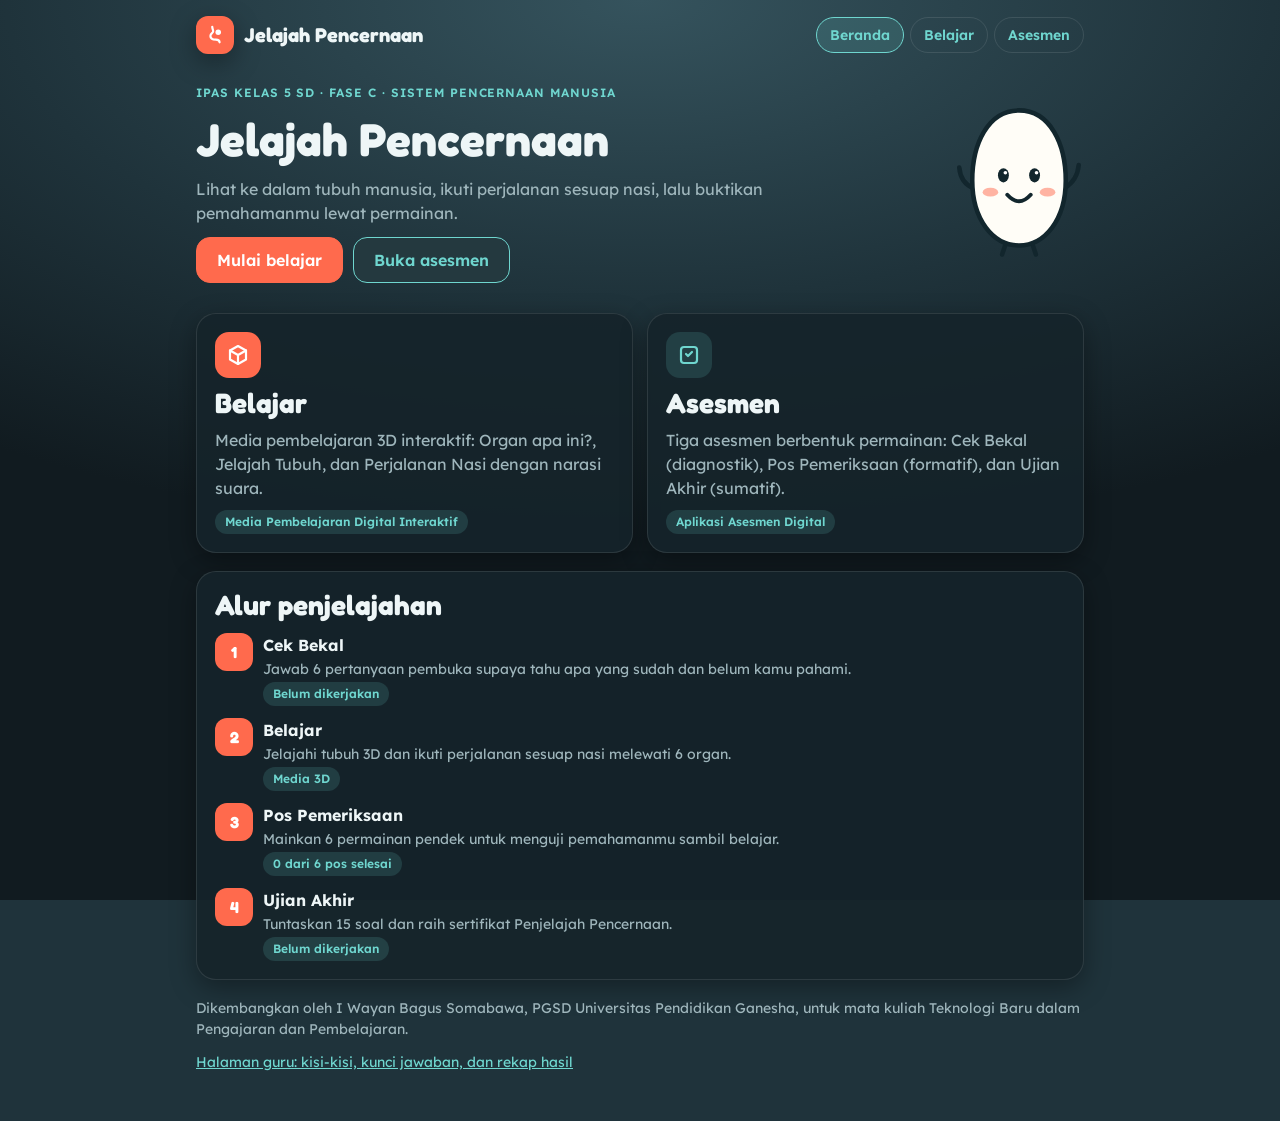
==== index.html @ dd768f48 "Satu situs: beranda, media belajar terpisah per file, dan asesmen berbasis permainan" ====
<!doctype html>
<html lang="id">
<head>
<meta charset="utf-8">
<meta name="viewport" content="width=device-width, initial-scale=1, viewport-fit=cover">
<title>Jelajah Pencernaan · IPAS Kelas 5 SD</title>
<meta name="description" content="Media pembelajaran 3D dan asesmen digital sistem pencernaan manusia untuk IPAS kelas 5 SD.">
<meta name="theme-color" content="#1f333b">
<link rel="preconnect" href="https://fonts.gstatic.com" crossorigin>
<link rel="stylesheet" href="https://fonts.googleapis.com/css2?family=Fredoka:wght@600;700&family=Lexend:wght@400;600&display=swap">
<link rel="stylesheet" href="assets/tema.css">
</head>
<body>
<div id="app"></div>
<script src="assets/inti.js"></script>
<script src="beranda.js"></script>
</body>
</html>
---- assets/tema.css ----
/* Tema bersama untuk beranda dan halaman asesmen (selaras dengan media 3D di /belajar/) */
:root {
  --ink: #eef6f7; --muted: #9fb6bc; --accent: #ff6a4d; --accent-ink: #fff;
  --teal: #6fd6cf; --teal-soft: rgba(111, 214, 207, 0.15); --sun: #ffc857;
  --bg: #1f333b; --panel: rgba(22, 36, 43, 0.9); --panel-2: #24393f; --edge: rgba(255, 255, 255, 0.1);
  --dark: #12262d; --focus: #7fc8ff; --good: #2fbf6f; --bad: #ef5157;
  --shadow: 0 8px 26px rgba(0, 0, 0, 0.35);
  --font-display: "Fredoka", "Trebuchet MS", system-ui, sans-serif;
  --font-body: "Lexend", "Segoe UI", system-ui, sans-serif;
  color-scheme: dark;
}
* { box-sizing: border-box; }
[hidden] { display: none !important; }
html { -webkit-text-size-adjust: 100%; }
body { margin: 0; min-height: 100vh; min-height: 100dvh; color: var(--ink); font-family: var(--font-body); font-size: 16px; line-height: 1.5;
  background: radial-gradient(ellipse 90% 60% at 50% 0%, #35535d 0%, #1f333b 55%, #111b20 100%) fixed #1f333b; }
h1, h2, h3 { font-family: var(--font-display); font-weight: 700; line-height: 1.1; margin: 0; text-wrap: balance; }
h1 { font-size: clamp(30px, 6vw, 46px); } h2 { font-size: clamp(22px, 4vw, 28px); } h3 { font-size: 18px; }
p { margin: 0; } a { color: var(--teal); }
button, input, select { font: inherit; color: inherit; }
button { cursor: pointer; touch-action: manipulation; }
:focus-visible { outline: 3px solid var(--focus); outline-offset: 2px; }
.wrap { width: min(920px, 100%); margin: 0 auto; padding: 16px max(16px, env(safe-area-inset-right, 0px)) 48px max(16px, env(safe-area-inset-left, 0px)); display: flex; flex-direction: column; gap: 18px; }
.bar { display: flex; align-items: center; justify-content: space-between; gap: 10px; flex-wrap: wrap; }
.brand { display: flex; align-items: center; gap: 10px; text-decoration: none; color: var(--ink); font-family: var(--font-display); font-weight: 700; font-size: 20px; }
.logo { width: 38px; height: 38px; border-radius: 12px; background: var(--accent); display: grid; place-items: center; flex: none; box-shadow: var(--shadow); }
.nav { display: flex; gap: 6px; flex-wrap: wrap; }
.nav a, .pill { display: inline-flex; align-items: center; gap: 6px; min-height: 36px; padding: 0 13px; border-radius: 999px; border: 1.5px solid var(--edge); color: var(--teal); font-weight: 600; font-size: 14px; text-decoration: none; background: transparent; }
.nav a:hover, .nav a[aria-current="page"] { background: var(--teal-soft); border-color: var(--teal); }
.kicker { font-size: 12px; font-weight: 600; letter-spacing: 0.08em; text-transform: uppercase; color: var(--teal); }
.lead { color: var(--muted); max-width: 62ch; }
.muted { color: var(--muted); } .small { font-size: 14px; }
.panel { background: var(--panel); border: 1px solid var(--edge); border-radius: 20px; padding: 18px; box-shadow: var(--shadow); }
.stack { display: flex; flex-direction: column; gap: 12px; } .row { display: flex; flex-wrap: wrap; gap: 10px; align-items: center; }
.grid2 { display: grid; gap: 14px; grid-template-columns: repeat(auto-fit, minmax(min(260px, 100%), 1fr)); }
.btn { display: inline-flex; align-items: center; justify-content: center; gap: 8px; min-height: 46px; padding: 0 20px; border-radius: 14px; border: 1.5px solid var(--edge); background: var(--panel-2); color: var(--ink); font-weight: 600; text-decoration: none; transition: transform .08s ease; }
.btn:active { transform: translateY(2px); }
.btn.primary { background: var(--accent); border-color: var(--accent); color: var(--accent-ink); }
.btn.teal { border-color: var(--teal); color: var(--teal); }
.btn.small { min-height: 38px; padding: 0 14px; font-size: 14px; }
.btn:disabled { opacity: .45; cursor: not-allowed; }
.badge { display: inline-flex; align-items: center; gap: 6px; padding: 3px 10px; border-radius: 999px; font-size: 12px; font-weight: 600; background: var(--teal-soft); color: var(--teal); }
.badge.sun { background: rgba(255, 200, 87, 0.16); color: var(--sun); } .badge.bad { background: rgba(239, 81, 87, 0.16); color: #ff8a8e; } .badge.good { background: rgba(47, 191, 111, 0.16); color: #6fe0a2; }
.tile { display: flex; flex-direction: column; gap: 10px; text-decoration: none; color: var(--ink); background: var(--panel); border: 1.5px solid var(--edge); border-radius: 20px; padding: 18px; box-shadow: var(--shadow); transition: border-color .15s ease, transform .15s ease; }
a.tile:hover, a.tile:focus-visible { border-color: var(--teal); transform: translateY(-2px); }
.tile .ico { width: 46px; height: 46px; border-radius: 14px; display: grid; place-items: center; background: var(--teal-soft); color: var(--teal); }
.tile.hot .ico { background: var(--accent); color: #fff; }
.meter { height: 10px; border-radius: 999px; background: rgba(255, 255, 255, 0.08); overflow: hidden; }
.meter > i { display: block; height: 100%; background: var(--teal); border-radius: 999px; transition: width .35s ease; }
.stars { display: inline-flex; gap: 2px; color: var(--sun); } .stars .off { color: rgba(255, 255, 255, 0.18); }
input[type="text"], input[type="password"] { min-height: 46px; padding: 0 14px; border-radius: 14px; border: 1.5px solid var(--edge); background: rgba(0, 0, 0, 0.25); color: var(--ink); width: 100%; max-width: 320px; }
/* ---------- permainan ---------- */
.stage { min-height: 100vh; min-height: 100dvh; display: flex; flex-direction: column; }
.stage .wrap { flex: 1; width: min(720px, 100%); }
.hud { display: flex; align-items: center; justify-content: space-between; gap: 10px; flex-wrap: wrap; font-weight: 600; font-variant-numeric: tabular-nums; }
.opt { display: flex; align-items: center; gap: 12px; width: 100%; text-align: left; padding: 13px 15px; border-radius: 14px; border: 1.5px solid var(--edge); background: var(--panel-2); font-weight: 600; }
.opt:hover:not(:disabled) { border-color: var(--teal); }
.opt .key { flex: none; display: grid; place-items: center; width: 30px; height: 30px; border-radius: 50%; border: 1.5px solid currentColor; font-size: 13px; }
.opt.pick { border-color: var(--teal); background: var(--teal-soft); color: var(--teal); }
.opt.right { border-color: var(--good); background: rgba(47, 191, 111, 0.18); color: #8ff0bb; }
.opt.wrong { border-color: var(--bad); background: rgba(239, 81, 87, 0.16); color: #ff9da0; }
.opt:disabled { cursor: default; }
.fb { border-radius: 16px; padding: 14px 16px; border: 1.5px solid var(--edge); background: var(--panel-2); }
.fb.good { border-color: var(--good); background: rgba(47, 191, 111, 0.14); } .fb.bad { border-color: var(--bad); background: rgba(239, 81, 87, 0.12); }
.chips { display: flex; flex-wrap: wrap; gap: 8px; }
.chip { min-height: 42px; padding: 0 14px; border-radius: 999px; border: 1.5px solid var(--edge); background: var(--panel-2); font-weight: 600; }
.chip:hover:not(:disabled) { border-color: var(--teal); } .chip:disabled { opacity: .3; }
.chip.wrong { border-color: var(--bad); color: #ff9da0; } .chip.pick { border-color: var(--teal); background: var(--teal-soft); color: var(--teal); } .chip.right { border-color: var(--good); background: rgba(47, 191, 111, 0.18); color: #8ff0bb; opacity: 1; }
.card-big { background: var(--panel-2); border: 1.5px solid var(--edge); border-radius: 22px; padding: 26px 20px; text-align: center; font-size: 20px; font-weight: 600; min-height: 150px; display: grid; place-items: center; box-shadow: var(--shadow); touch-action: none; user-select: none; -webkit-user-select: none; cursor: grab; transition: transform .25s ease, background .15s ease, border-color .15s ease; }
.card-big.drag { transition: none; cursor: grabbing; }
.card-big.l { border-color: var(--teal); background: rgba(111, 214, 207, 0.2); } .card-big.r { border-color: var(--sun); background: rgba(255, 200, 87, 0.2); }
.slot { display: flex; align-items: center; gap: 10px; min-height: 44px; padding: 6px 12px; border-radius: 12px; border: 1.5px dashed var(--edge); color: var(--muted); font-weight: 600; }
.slot.fill { border-style: solid; border-color: var(--teal); color: var(--ink); background: var(--teal-soft); } .slot.next { border-color: var(--accent); }
.slot .n { flex: none; width: 28px; height: 28px; border-radius: 50%; display: grid; place-items: center; background: rgba(255, 255, 255, 0.08); font-family: var(--font-display); }
.peta { width: 100%; max-width: 300px; height: auto; display: block; margin: 0 auto; }
.peta .org { cursor: pointer; transition: opacity .2s ease; } .peta .org:hover .ol, .peta .org:focus-visible .ol { stroke: #fff; }
.peta .org.right .ol { stroke: var(--good); stroke-width: 5; } .peta .org.wrong .ol { stroke: var(--bad); stroke-width: 5; }
.peta.dim .org:not(.lit) { opacity: .35; }
table { border-collapse: collapse; width: 100%; font-size: 14px; }
th, td { border: 1px solid var(--edge); padding: 7px 9px; text-align: left; vertical-align: top; }
th { background: rgba(255, 255, 255, 0.06); font-weight: 600; }
.scroll { overflow-x: auto; }
@keyframes pop { 0% { transform: scale(.6); opacity: 0; } 60% { transform: scale(1.06); opacity: 1; } 100% { transform: scale(1); } }
.pop { animation: pop .35s cubic-bezier(.2, .9, .3, 1.2) both; }
@keyframes shake { 0%, 100% { transform: translateX(0); } 25% { transform: translateX(-7px); } 50% { transform: translateX(6px); } 75% { transform: translateX(-3px); } }
.shake { animation: shake .35s ease; }
@keyframes bob { 0%, 100% { transform: translateY(0); } 50% { transform: translateY(-6px); } }
.bob { animation: bob 2.4s ease-in-out infinite; }
@media (prefers-reduced-motion: reduce) { *, *::before, *::after { animation-duration: .01ms !important; transition-duration: .01ms !important; } }
@media print { body { background: #fff; color: #000; } .panel, .tile { box-shadow: none; background: #fff; border-color: #999; } .noprint { display: none !important; } th { background: #eee; } th, td { border-color: #999; } .badge { color: #000; background: #eee; } .muted, .lead, .kicker { color: #333; } a { color: #000; } }
.tile .badge { align-self: flex-start; }
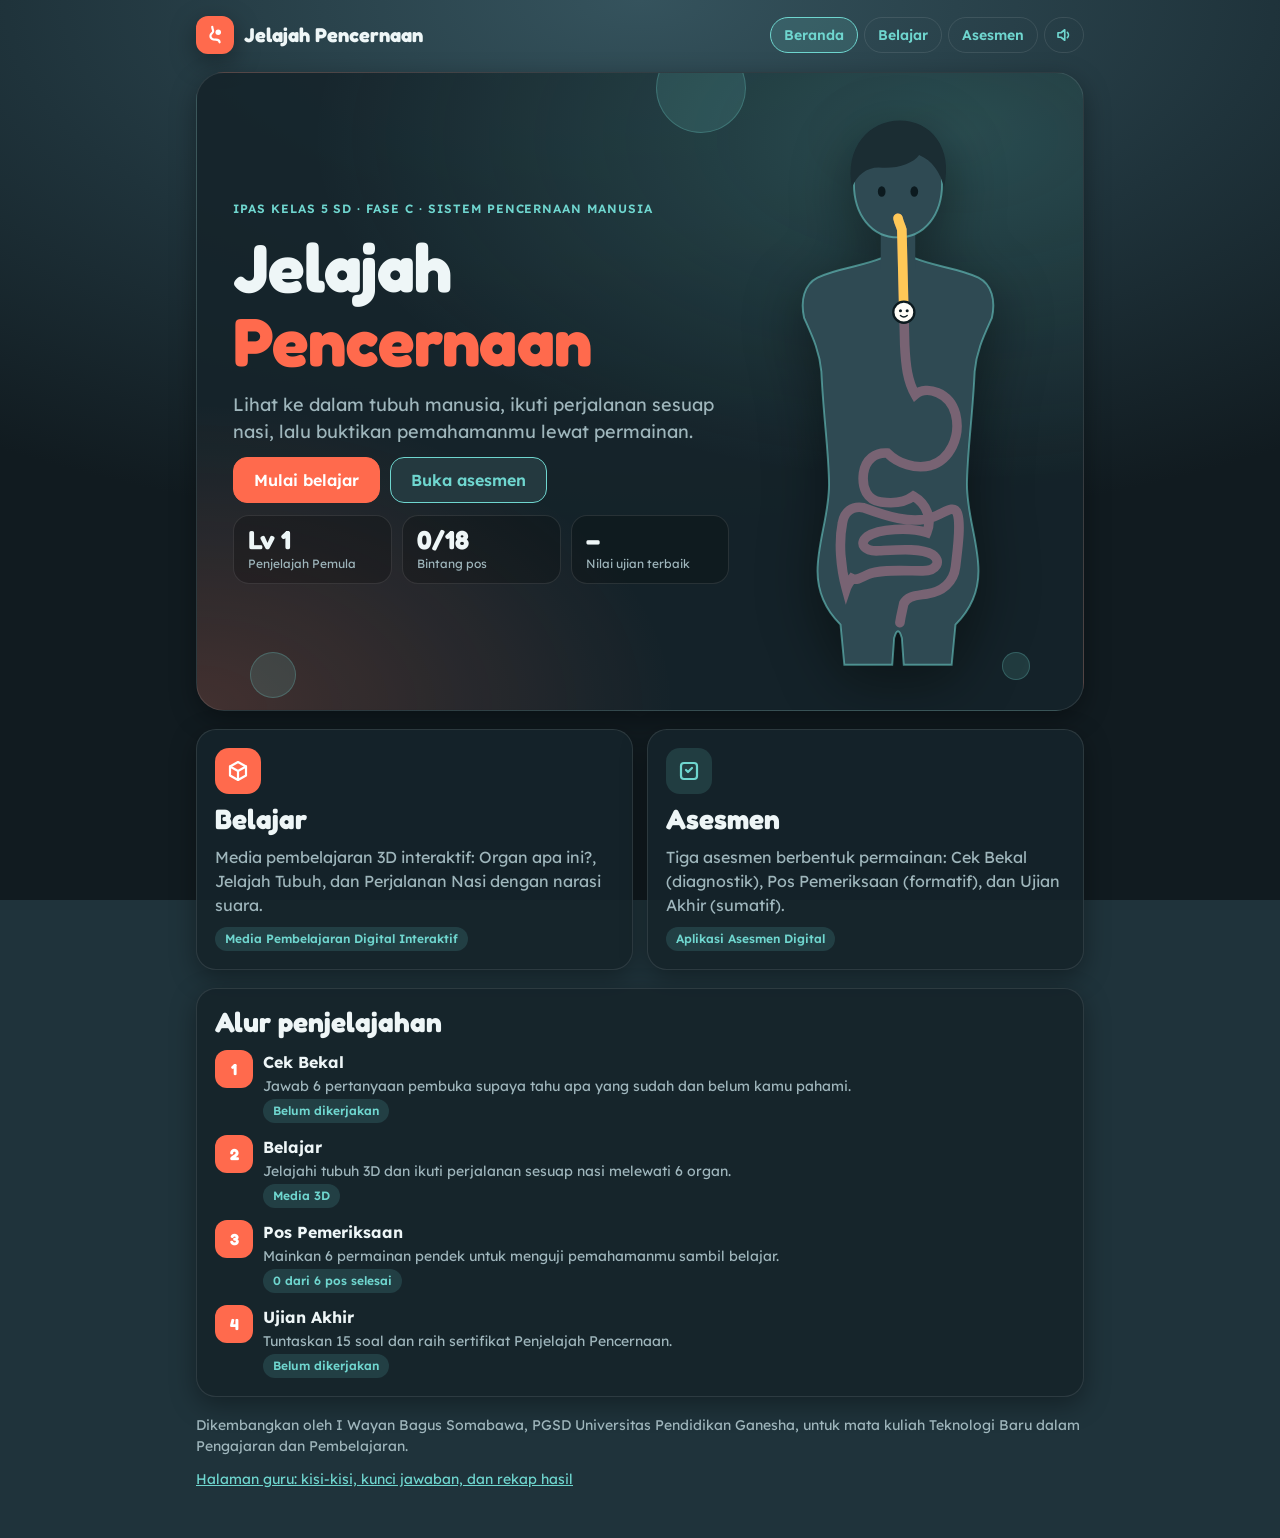
==== commit 5af7e784: "Peta petualangan, tingkat dan lencana, perayaan, dan beranda beranimasi" ====
--- a/index.html
+++ b/index.html
@@ -13,6 +13,7 @@
 <body>
 <div id="app"></div>
 <script src="assets/inti.js"></script>
+<script src="assets/peta.js"></script>
 <script src="beranda.js"></script>
 </body>
 </html>
--- a/assets/tema.css
+++ b/assets/tema.css
@@ -89,3 +89,54 @@
 @media (prefers-reduced-motion: reduce) { *, *::before, *::after { animation-duration: .01ms !important; transition-duration: .01ms !important; } }
 @media print { body { background: #fff; color: #000; } .panel, .tile { box-shadow: none; background: #fff; border-color: #999; } .noprint { display: none !important; } th { background: #eee; } th, td { border-color: #999; } .badge { color: #000; background: #eee; } .muted, .lead, .kicker { color: #333; } a { color: #000; } }
 .tile .badge { align-self: flex-start; }
+/* ---------- polesan: animasi masuk, perayaan, peta petualangan ---------- */
+@keyframes naik { from { opacity: 0; transform: translateY(14px); } to { opacity: 1; transform: none; } }
+.wrap > * { animation: naik .45s cubic-bezier(.2, .8, .3, 1) both; }
+.wrap > *:nth-child(2) { animation-delay: .05s; } .wrap > *:nth-child(3) { animation-delay: .1s; } .wrap > *:nth-child(4) { animation-delay: .15s; } .wrap > *:nth-child(5) { animation-delay: .2s; } .wrap > *:nth-child(n+6) { animation-delay: .25s; }
+.konfeti { position: fixed; inset: 0; width: 100%; height: 100%; pointer-events: none; z-index: 99; }
+.nav .pill { padding: 0 10px; cursor: pointer; }
+.stars.besar svg { width: 44px; height: 44px; }
+@keyframes bintangMuncul { 0% { transform: scale(0) rotate(-40deg); opacity: 0; } 70% { transform: scale(1.35) rotate(8deg); opacity: 1; } 100% { transform: scale(1); opacity: 1; } }
+.stars .muncul { display: inline-block; animation: bintangMuncul .5s cubic-bezier(.2, .9, .3, 1.3) both; filter: drop-shadow(0 0 10px rgba(255, 200, 87, 0.55)); }
+.medali { display: inline-flex; flex-direction: column; align-items: center; gap: 2px; width: 92px; text-align: center; font-weight: 600; line-height: 1.2; }
+.medali.kunci { color: var(--muted); }
+.medali:not(.kunci) svg { filter: drop-shadow(0 6px 10px rgba(0, 0, 0, 0.35)); }
+.hero { position: relative; overflow: hidden; border-radius: 28px; border: 1px solid var(--edge); padding: clamp(20px, 4vw, 36px); background: radial-gradient(120% 90% at 85% 10%, rgba(111, 214, 207, 0.22), transparent 60%), radial-gradient(90% 80% at 0% 100%, rgba(255, 106, 77, 0.2), transparent 60%), var(--panel); box-shadow: var(--shadow); display: grid; grid-template-columns: minmax(0, 1.25fr) minmax(0, 0.75fr); gap: 20px; align-items: center; }
+.hero h1 { font-size: clamp(38px, 8vw, 68px); letter-spacing: -0.01em; }
+.hero h1 span { color: var(--accent); }
+.hero .peta { max-width: 230px; filter: drop-shadow(0 16px 30px rgba(0, 0, 0, 0.45)); }
+.hero .sosok { position: relative; }
+.hero .statbar { grid-template-columns: repeat(3, minmax(0, 1fr)); }
+@media (max-width: 640px) { .hero { grid-template-columns: 1fr; } .hero .sosok { order: -1; } .hero .peta { max-width: 104px; } .hero .stat { padding: 8px 10px; } .hero .stat b { font-size: 20px; } }
+.gelembung { position: absolute; border-radius: 50%; background: rgba(111, 214, 207, 0.14); border: 1px solid rgba(111, 214, 207, 0.25); animation: apung 9s ease-in-out infinite; pointer-events: none; }
+@keyframes apung { 0%, 100% { transform: translateY(0); } 50% { transform: translateY(-18px); } }
+.statbar { display: grid; grid-template-columns: repeat(auto-fit, minmax(130px, 1fr)); gap: 10px; }
+.stat { background: rgba(0, 0, 0, 0.22); border: 1px solid var(--edge); border-radius: 16px; padding: 10px 14px; display: flex; flex-direction: column; }
+.stat b { font-family: var(--font-display); font-size: 26px; line-height: 1.1; font-variant-numeric: tabular-nums; }
+.stat span { font-size: 12px; color: var(--muted); }
+.level { display: flex; align-items: center; gap: 14px; flex-wrap: wrap; }
+.level .lv { flex: none; width: 58px; height: 58px; border-radius: 18px; background: linear-gradient(135deg, var(--sun), var(--accent)); color: #1b1410; display: grid; place-items: center; font-family: var(--font-display); font-weight: 700; font-size: 28px; box-shadow: 0 6px 18px rgba(255, 140, 80, 0.35); }
+.level .meter { height: 12px; } .level .meter > i { background: linear-gradient(90deg, var(--sun), var(--accent)); }
+/* peta petualangan */
+.trail { list-style: none; margin: 0; padding: 0; display: flex; flex-direction: column; }
+.trail li { position: relative; display: flex; }
+.trail li:nth-child(odd) { justify-content: flex-start; } .trail li:nth-child(even) { justify-content: flex-end; }
+.trail li + li { margin-top: 18px; }
+.trail li + li::before { content: ""; position: absolute; top: -18px; left: 50%; width: 0; height: 18px; border-left: 3px dotted rgba(255, 255, 255, 0.25); }
+.node { position: relative; width: min(100%, 560px); display: grid; grid-template-columns: auto minmax(0, 1fr) auto; gap: 14px; align-items: center; text-decoration: none; color: var(--ink); background: var(--panel); border: 1.5px solid var(--edge); border-radius: 22px; padding: 14px 16px; box-shadow: var(--shadow); transition: transform .15s ease, border-color .15s ease; }
+.node:hover, .node:focus-visible { transform: translateY(-3px); border-color: var(--teal); }
+.node .bul { width: 56px; height: 56px; border-radius: 50%; display: grid; place-items: center; font-family: var(--font-display); font-weight: 700; font-size: 22px; background: var(--panel-2); border: 2px solid var(--edge); color: var(--muted); }
+.node.done .bul { background: var(--sun); border-color: var(--sun); color: #1b1410; }
+.node.next { border-color: var(--accent); }
+.node.next .bul { background: var(--accent); border-color: var(--accent); color: #fff; animation: denyut 1.8s ease-in-out infinite; }
+@keyframes denyut { 0%, 100% { box-shadow: 0 0 0 0 rgba(255, 106, 77, 0.55); } 50% { box-shadow: 0 0 0 12px rgba(255, 106, 77, 0); } }
+.node .go { color: var(--teal); font-weight: 600; font-size: 14px; white-space: nowrap; }
+.node.bos { background: linear-gradient(135deg, rgba(255, 200, 87, 0.16), rgba(255, 106, 77, 0.14)), var(--panel); }
+@media (max-width: 520px) { .node { grid-template-columns: auto minmax(0, 1fr); } .node .go { grid-column: 2; } }
+.kombo { display: inline-flex; align-items: center; gap: 6px; padding: 3px 12px; border-radius: 999px; font-weight: 700; font-family: var(--font-display); background: linear-gradient(90deg, var(--sun), var(--accent)); color: #1b1410; }
+.sertifikat { position: relative; background: linear-gradient(160deg, #fff8e8, #ffe9c4); color: #2a1d10; border-radius: 22px; padding: clamp(20px, 5vw, 40px); text-align: center; border: 3px solid #c98a2b; outline: 2px solid #c98a2b; outline-offset: -12px; box-shadow: var(--shadow); display: flex; flex-direction: column; align-items: center; gap: 8px; }
+.sertifikat h2 { color: #b3471f; font-size: clamp(30px, 7vw, 48px); overflow-wrap: anywhere; }
+.sertifikat .kicker { color: #8a5a12; } .sertifikat .muted { color: #6d5536; }
+.ucap { position: relative; background: #fffdf7; color: #12262d; border-radius: 16px; padding: 8px 14px; font-weight: 600; font-size: 14px; max-width: 240px; }
+.ucap::after { content: ""; position: absolute; left: 22px; bottom: -8px; border: 8px solid transparent; border-top-color: #fffdf7; border-bottom: 0; }
+@media print { .konfeti, .gelembung { display: none; } .sertifikat { box-shadow: none; } body * { animation: none !important; } }
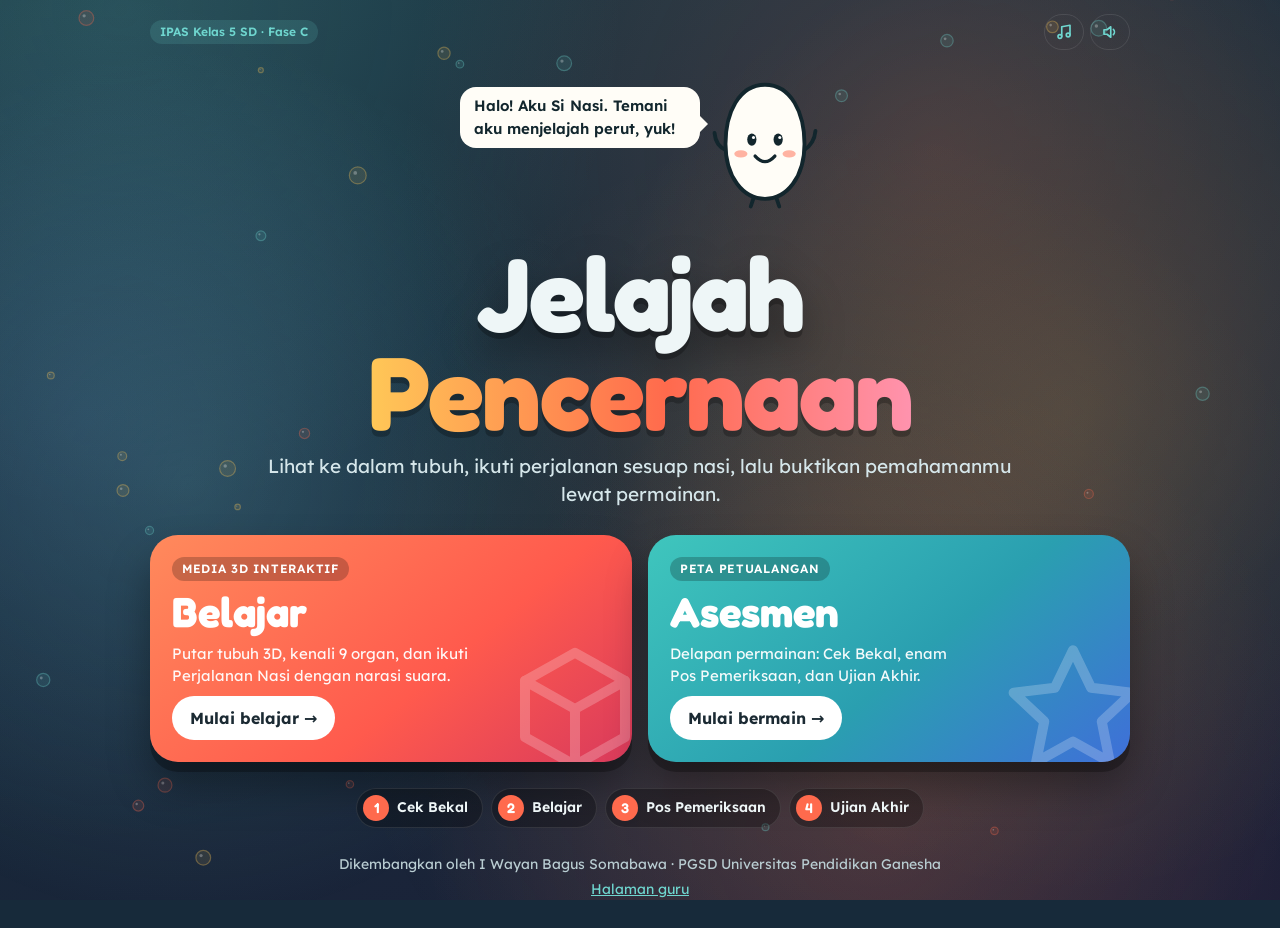
==== commit bcab67b7: "Beranda bergaya menu game, musik latar, dan latar bergerak" ====
--- a/index.html
+++ b/index.html
@@ -13,7 +13,6 @@
 <body>
 <div id="app"></div>
 <script src="assets/inti.js"></script>
-<script src="assets/peta.js"></script>
 <script src="beranda.js"></script>
 </body>
 </html>
--- a/assets/tema.css
+++ b/assets/tema.css
@@ -13,7 +13,7 @@
 [hidden] { display: none !important; }
 html { -webkit-text-size-adjust: 100%; }
 body { margin: 0; min-height: 100vh; min-height: 100dvh; color: var(--ink); font-family: var(--font-body); font-size: 16px; line-height: 1.5;
-  background: radial-gradient(ellipse 90% 60% at 50% 0%, #35535d 0%, #1f333b 55%, #111b20 100%) fixed #1f333b; }
+  background: linear-gradient(160deg, #1d3b47 0%, #172a3a 45%, #1c1f38 100%) fixed #172a3a; }
 h1, h2, h3 { font-family: var(--font-display); font-weight: 700; line-height: 1.1; margin: 0; text-wrap: balance; }
 h1 { font-size: clamp(30px, 6vw, 46px); } h2 { font-size: clamp(22px, 4vw, 28px); } h3 { font-size: 18px; }
 p { margin: 0; } a { color: var(--teal); }
@@ -140,3 +140,32 @@
 .ucap { position: relative; background: #fffdf7; color: #12262d; border-radius: 16px; padding: 8px 14px; font-weight: 600; font-size: 14px; max-width: 240px; }
 .ucap::after { content: ""; position: absolute; left: 22px; bottom: -8px; border: 8px solid transparent; border-top-color: #fffdf7; border-bottom: 0; }
 @media print { .konfeti, .gelembung { display: none; } .sertifikat { box-shadow: none; } body * { animation: none !important; } }
+/* ---------- latar bergerak dan layar menu beranda ---------- */
+.latar { position: fixed; inset: 0; width: 100%; height: 100%; z-index: -1; pointer-events: none; }
+.menu { min-height: 100vh; min-height: 100dvh; display: flex; flex-direction: column; align-items: center; gap: clamp(14px, 3vh, 26px); padding: 14px max(16px, env(safe-area-inset-right, 0px)) 28px max(16px, env(safe-area-inset-left, 0px)); text-align: center; }
+.menu > * { animation: naik .5s cubic-bezier(.2, .8, .3, 1) both; }
+.menu > *:nth-child(2) { animation-delay: .08s; } .menu > *:nth-child(3) { animation-delay: .16s; } .menu > *:nth-child(4) { animation-delay: .24s; } .menu > *:nth-child(n+5) { animation-delay: .32s; }
+.menu .atas { width: min(980px, 100%); display: flex; justify-content: space-between; align-items: center; gap: 8px; }
+.menu .judul { font-size: clamp(44px, 11vw, 104px); line-height: .95; letter-spacing: -0.02em; text-shadow: 0 6px 0 rgba(0, 0, 0, 0.25), 0 18px 40px rgba(0, 0, 0, 0.35); }
+.menu .judul span { display: block; background: linear-gradient(90deg, #ffc857, #ff6a4d 55%, #ff93ae); -webkit-background-clip: text; background-clip: text; color: transparent; text-shadow: none; filter: drop-shadow(0 6px 0 rgba(0, 0, 0, 0.25)); }
+.menu .maskot { display: flex; align-items: flex-end; justify-content: center; gap: 10px; }
+.menu .maskot .ucap { margin-bottom: 70px; text-align: left; font-size: 15px; }
+.menu .maskot .ucap::after { left: auto; right: -8px; bottom: 16px; border: 8px solid transparent; border-left-color: #fffdf7; border-right: 0; }
+.portal { width: min(980px, 100%); display: grid; gap: 16px; grid-template-columns: repeat(auto-fit, minmax(min(280px, 100%), 1fr)); }
+.pintu { position: relative; overflow: hidden; display: flex; flex-direction: column; align-items: flex-start; gap: 8px; text-align: left; text-decoration: none; color: #fff; border-radius: 28px; padding: 22px; min-height: 190px; box-shadow: 0 10px 0 rgba(0, 0, 0, 0.28), 0 24px 40px rgba(0, 0, 0, 0.35); transition: transform .15s ease, box-shadow .15s ease; }
+.pintu:hover, .pintu:focus-visible { transform: translateY(-6px); box-shadow: 0 16px 0 rgba(0, 0, 0, 0.28), 0 30px 50px rgba(0, 0, 0, 0.4); }
+.pintu:active { transform: translateY(4px); box-shadow: 0 4px 0 rgba(0, 0, 0, 0.28); }
+.pintu.a { background: linear-gradient(140deg, #ff8a5c, #ff5a4d 60%, #d93a5c); }
+.pintu.b { background: linear-gradient(140deg, #3fc6bd, #2a9fb0 55%, #3f6fd9); }
+.pintu h2 { font-size: clamp(30px, 6vw, 42px); }
+.pintu p { font-size: 15px; max-width: 34ch; opacity: .95; }
+.pintu .tag { font-size: 12px; font-weight: 600; letter-spacing: .06em; text-transform: uppercase; background: rgba(0, 0, 0, 0.22); padding: 3px 10px; border-radius: 999px; }
+.pintu .maju { margin-top: auto; display: inline-flex; align-items: center; gap: 8px; background: #fff; color: #1b2a33; font-weight: 700; padding: 10px 18px; border-radius: 999px; }
+.pintu .hias { position: absolute; right: -18px; bottom: -22px; width: 150px; height: 150px; opacity: .22; color: #fff; pointer-events: none; }
+.rute { width: min(980px, 100%); display: flex; flex-wrap: wrap; justify-content: center; gap: 8px; list-style: none; margin: 0; padding: 0; }
+.rute a { display: inline-flex; align-items: center; gap: 8px; text-decoration: none; color: var(--ink); background: rgba(0, 0, 0, 0.28); border: 1.5px solid var(--edge); border-radius: 999px; padding: 6px 14px 6px 6px; font-weight: 600; font-size: 14px; }
+.rute a:hover { border-color: var(--teal); }
+.rute .n { width: 26px; height: 26px; border-radius: 50%; display: grid; place-items: center; background: var(--accent); color: #fff; font-family: var(--font-display); font-size: 14px; }
+.rute .n.ok { background: var(--sun); color: #1b1410; }
+@media (max-width: 560px) { .menu .maskot .ucap { display: none; } .pintu { min-height: 0; } }
+@media print { .latar { display: none; } }
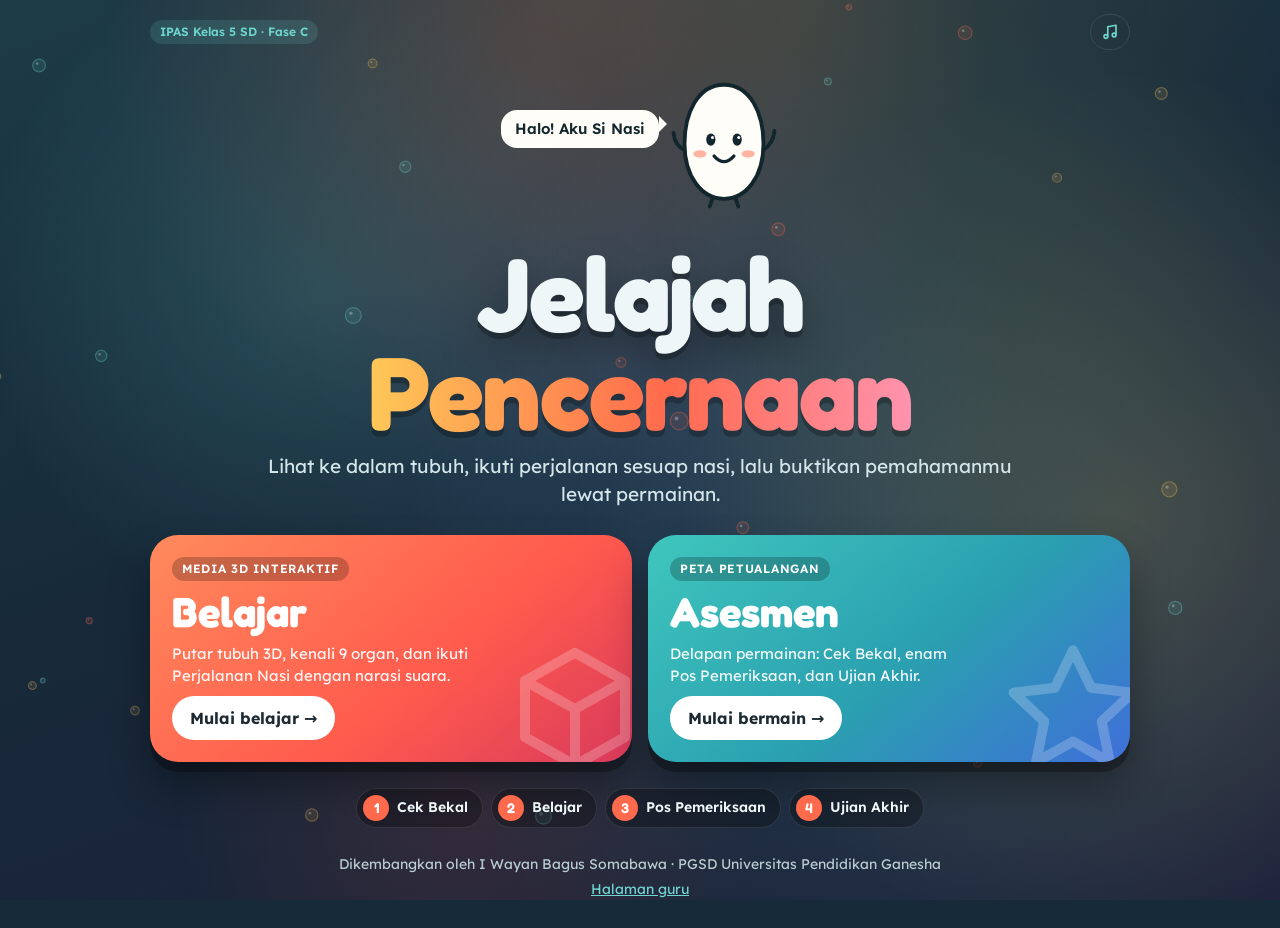
==== commit eec43dfc: "Lima lagu latar, efek bunyi baru, suara Si Nasi, dan pembaca soal" ====
--- a/index.html
+++ b/index.html
@@ -13,6 +13,8 @@
 <body>
 <div id="app"></div>
 <script src="assets/inti.js"></script>
+<script src="assets/soal.js"></script>
+<script src="assets/audio.js"></script>
 <script src="beranda.js"></script>
 </body>
 </html>
--- a/assets/tema.css
+++ b/assets/tema.css
@@ -169,3 +169,31 @@
 .rute .n.ok { background: var(--sun); color: #1b1410; }
 @media (max-width: 560px) { .menu .maskot .ucap { display: none; } .pintu { min-height: 0; } }
 @media print { .latar { display: none; } }
+/* ---------- panel suara, tombol baca, toast, transisi ---------- */
+.tsuara { position: relative; gap: 4px; }
+.tsuara .eq { display: none; align-items: flex-end; gap: 2px; height: 14px; }
+.tsuara .eq i { width: 3px; border-radius: 2px; background: currentColor; animation: eq .9s ease-in-out infinite; }
+.tsuara .eq i:nth-child(2) { animation-delay: -.3s; } .tsuara .eq i:nth-child(3) { animation-delay: -.6s; }
+.tsuara.main .eq { display: inline-flex; } .tsuara.main { border-color: var(--teal); background: var(--teal-soft); }
+@keyframes eq { 0%, 100% { height: 4px; } 50% { height: 14px; } }
+.popsuara { position: fixed; z-index: 90; width: min(330px, calc(100vw - 24px)); max-height: calc(100vh - 90px); overflow: auto; display: flex; flex-direction: column; gap: 12px; padding: 16px; border-radius: 20px; background: rgba(20, 34, 44, 0.97); border: 1px solid var(--edge); box-shadow: 0 18px 50px rgba(0, 0, 0, 0.5); backdrop-filter: blur(12px); animation: pop .25s ease both; }
+.saklar { display: flex; align-items: center; justify-content: space-between; gap: 10px; font-weight: 600; cursor: pointer; }
+.saklar input { appearance: none; -webkit-appearance: none; width: 46px; height: 26px; border-radius: 999px; background: rgba(255, 255, 255, 0.15); position: relative; cursor: pointer; transition: background .2s ease; flex: none; }
+.saklar input::after { content: ""; position: absolute; top: 3px; left: 3px; width: 20px; height: 20px; border-radius: 50%; background: #fff; transition: transform .2s ease; }
+.saklar input:checked { background: var(--teal); } .saklar input:checked::after { transform: translateX(20px); }
+.lagu { display: flex; flex-direction: column; align-items: flex-start; gap: 0; text-align: left; padding: 8px 12px; border-radius: 12px; border: 1.5px solid var(--edge); background: rgba(255, 255, 255, 0.03); }
+.lagu:hover { border-color: var(--teal); } .lagu.pilih { border-color: var(--accent); background: rgba(255, 106, 77, 0.14); }
+.lagu.pilih b::before { content: "♪ "; color: var(--accent); }
+input[type="range"] { width: 100%; accent-color: var(--accent); }
+.baca { display: inline-flex; align-items: center; gap: 6px; min-height: 36px; padding: 0 12px; border-radius: 999px; border: 1.5px solid var(--teal); background: var(--teal-soft); color: var(--teal); font-weight: 600; font-size: 14px; flex: none; }
+.baca.aktif { background: var(--teal); color: #10232a; animation: denyut 1.6s ease-in-out infinite; }
+.toasts { position: fixed; left: 50%; bottom: max(18px, env(safe-area-inset-bottom, 0px)); transform: translateX(-50%); z-index: 95; display: flex; flex-direction: column; align-items: center; gap: 8px; pointer-events: none; width: max-content; max-width: calc(100vw - 24px); }
+.toast { background: #fffdf7; color: #12262d; font-weight: 600; padding: 10px 18px; border-radius: 999px; box-shadow: 0 10px 30px rgba(0, 0, 0, 0.4); animation: pop .3s cubic-bezier(.2, .9, .3, 1.2) both; text-align: center; transition: opacity .35s ease, transform .35s ease; }
+.toast.hilang { opacity: 0; transform: translateY(10px); }
+body > #app, body > main { transition: opacity .22s ease, transform .22s ease; }
+body.keluar > #app, body.keluar > main { opacity: 0; transform: translateY(-8px) scale(.99); }
+.nasi-klik { cursor: pointer; border: 0; background: none; padding: 0; }
+@keyframes lompat { 0%, 100% { transform: translateY(0) scale(1); } 30% { transform: translateY(-26px) scale(1.06, .94); } 55% { transform: translateY(0) scale(1.1, .88); } 75% { transform: translateY(-6px); } }
+.lompat { animation: lompat .7s cubic-bezier(.3, .7, .4, 1) both !important; }
+.angka-besar { font-family: var(--font-display); font-size: 84px; line-height: 1; color: var(--sun); font-variant-numeric: tabular-nums; }
+@media print { .toasts, .popsuara, .baca { display: none !important; } }
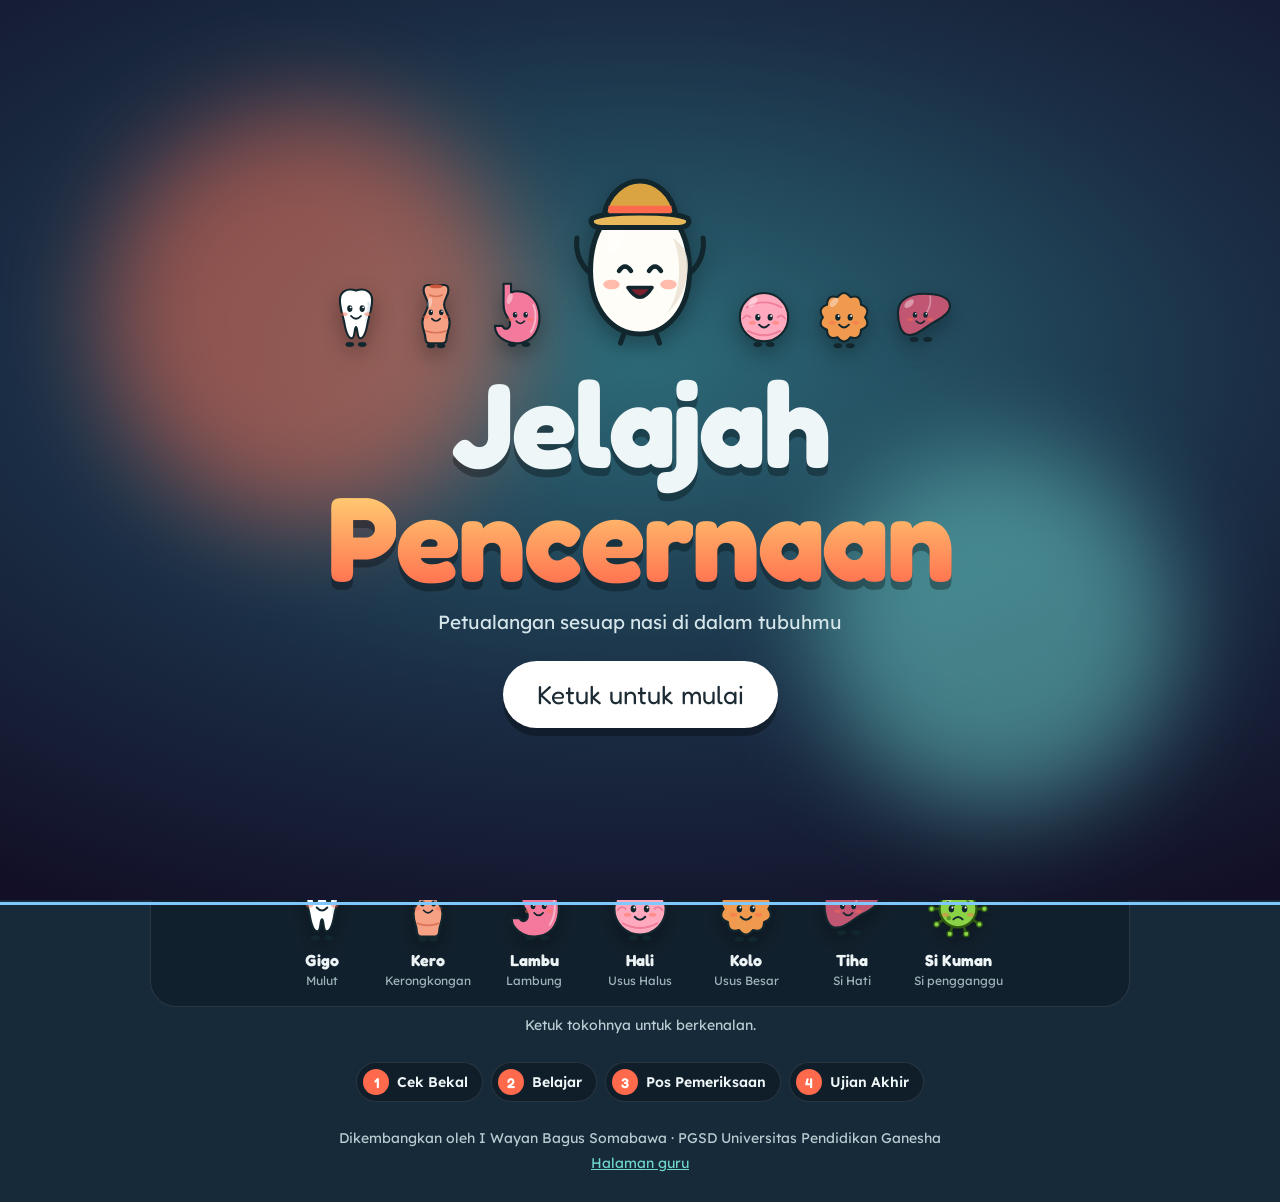
==== commit 62811ba2: "Tokoh baru, layar pembuka, arena bonus Basmi Kuman, dan layar muat media 3D" ====
--- a/index.html
+++ b/index.html
@@ -5,6 +5,7 @@
 <meta name="viewport" content="width=device-width, initial-scale=1, viewport-fit=cover">
 <title>Jelajah Pencernaan · IPAS Kelas 5 SD</title>
 <meta name="description" content="Media pembelajaran 3D dan asesmen digital sistem pencernaan manusia untuk IPAS kelas 5 SD.">
+<link rel="icon" href="data:image/svg+xml,%3Csvg xmlns='http://www.w3.org/2000/svg' viewBox='0 0 64 64'%3E%3Crect width='64' height='64' rx='16' fill='%23ff6a4d'/%3E%3Cpath d='M32 12c13 0 19 13 19 25 0 13-9 21-19 21s-19-8-19-21c0-12 6-25 19-25z' fill='%23fffdf7' stroke='%2312262d' stroke-width='3'/%3E%3Ccircle cx='25' cy='36' r='3' fill='%2312262d'/%3E%3Ccircle cx='39' cy='36' r='3' fill='%2312262d'/%3E%3Cpath d='M26 44q6 6 12 0' fill='none' stroke='%2312262d' stroke-width='3' stroke-linecap='round'/%3E%3C/svg%3E">
 <meta name="theme-color" content="#1f333b">
 <link rel="preconnect" href="https://fonts.gstatic.com" crossorigin>
 <link rel="stylesheet" href="https://fonts.googleapis.com/css2?family=Fredoka:wght@600;700&family=Lexend:wght@400;600&display=swap">
@@ -13,6 +14,7 @@
 <body>
 <div id="app"></div>
 <script src="assets/inti.js"></script>
+<script src="assets/tokoh.js"></script>
 <script src="assets/soal.js"></script>
 <script src="assets/audio.js"></script>
 <script src="beranda.js"></script>
--- a/assets/tema.css
+++ b/assets/tema.css
@@ -197,3 +197,65 @@
 .lompat { animation: lompat .7s cubic-bezier(.3, .7, .4, 1) both !important; }
 .angka-besar { font-family: var(--font-display); font-size: 84px; line-height: 1; color: var(--sun); font-variant-numeric: tabular-nums; }
 @media print { .toasts, .popsuara, .baca { display: none !important; } }
+/* ---------- tokoh ---------- */
+.tokoh { display: inline-block; line-height: 0; filter: drop-shadow(0 8px 10px rgba(0, 0, 0, 0.3)); }
+.tokoh svg { overflow: visible; }
+@keyframes kedip { 0%, 92%, 100% { transform: scaleY(1); } 95% { transform: scaleY(.1); } }
+.tokoh .mata { transform-box: fill-box; transform-origin: center; animation: kedip 4.8s infinite; }
+.kartu-tokoh { display: flex; flex-direction: column; align-items: center; gap: 2px; border: 0; background: none; color: var(--ink); width: 96px; padding: 4px 2px; }
+.kartu-tokoh b { font-family: var(--font-display); font-size: 16px; } .kartu-tokoh span:last-child { font-size: 12px; color: var(--muted); line-height: 1.2; }
+.kartu-tokoh .tokoh { animation: bob 2.6s ease-in-out infinite; } .kartu-tokoh:nth-child(2n) .tokoh { animation-delay: -1.2s; } .kartu-tokoh:nth-child(3n) .tokoh { animation-delay: -.6s; }
+.kartu-tokoh:hover .tokoh { filter: drop-shadow(0 0 14px rgba(255, 200, 87, 0.6)); }
+.parade { width: min(980px, 100%); display: flex; flex-wrap: wrap; justify-content: center; gap: 6px 10px; padding: 14px 10px; border-radius: 26px; background: rgba(0, 0, 0, 0.22); border: 1px solid var(--edge); }
+.dialog { display: flex; align-items: flex-end; gap: 12px; }
+.dialog .ucap { max-width: none; flex: 1; font-size: 15px; border-radius: 18px; padding: 12px 16px; margin-bottom: 18px; }
+.dialog .ucap::after { left: -8px; bottom: 18px; border: 8px solid transparent; border-right-color: #fffdf7; border-left: 0; }
+.dialog .ucap b { color: #c2410c; }
+@media (max-width: 520px) { .dialog { flex-direction: column; align-items: center; } .dialog .ucap { margin-bottom: 0; order: 2; } .dialog .ucap::after { left: 50%; top: -8px; bottom: auto; margin-left: -8px; border: 8px solid transparent; border-bottom-color: #fffdf7; border-top: 0; } }
+/* ---------- layar pembuka ---------- */
+.pembuka { position: fixed; inset: 0; z-index: 120; display: flex; flex-direction: column; align-items: center; justify-content: center; gap: 14px; text-align: center; padding: 20px; cursor: pointer; border: 0; color: var(--ink); width: 100%;
+  background: radial-gradient(90% 70% at 50% 40%, #2c6a78 0%, #1a2d44 55%, #120f26 100%); transition: opacity .6s ease, transform .6s ease; }
+.pembuka.hilang { opacity: 0; transform: scale(1.08); pointer-events: none; }
+.pembuka::before, .pembuka::after { content: ""; position: absolute; border-radius: 50%; filter: blur(50px); opacity: .5; animation: apung 8s ease-in-out infinite; }
+.pembuka::before { width: 46vmin; height: 46vmin; background: #ff6a4d; left: 8%; top: 12%; } .pembuka::after { width: 40vmin; height: 40vmin; background: #6fd6cf; right: 8%; bottom: 10%; animation-delay: -4s; }
+.pembuka > * { position: relative; z-index: 1; }
+@keyframes jatuh { 0% { transform: translateY(-120vh) rotate(-30deg); } 60% { transform: translateY(0) rotate(6deg) scale(1.08, .9); } 78% { transform: translateY(-34px) rotate(-3deg); } 100% { transform: none; } }
+.pembuka .bintang-utama { animation: jatuh 1.1s cubic-bezier(.3, .8, .4, 1) both; }
+@keyframes hurufMuncul { from { opacity: 0; transform: translateY(40px) scale(.6) rotate(-8deg); } to { opacity: 1; transform: none; } }
+.pembuka h1 { font-size: clamp(46px, 12vw, 120px); line-height: .95; letter-spacing: -0.02em; }
+.pembuka h1 i { display: inline-block; font-style: normal; animation: hurufMuncul .5s cubic-bezier(.2, .9, .3, 1.4) both; text-shadow: 0 8px 0 rgba(0, 0, 0, 0.3); }
+.pembuka h1 .w2 i { background: linear-gradient(180deg, #ffd978, #ff6a4d); -webkit-background-clip: text; background-clip: text; color: transparent; text-shadow: none; filter: drop-shadow(0 8px 0 rgba(0, 0, 0, 0.3)); }
+.pembuka .ajak { margin-top: 10px; font-family: var(--font-display); font-size: clamp(18px, 3.4vw, 26px); padding: 14px 34px; border-radius: 999px; background: #fff; color: #1b2a33; box-shadow: 0 8px 0 rgba(0, 0, 0, 0.3); animation: naik .6s 1.9s both, denyutPutih 1.6s 2.5s ease-in-out infinite; }
+@keyframes denyutPutih { 0%, 100% { transform: scale(1); box-shadow: 0 8px 0 rgba(0, 0, 0, 0.3), 0 0 0 0 rgba(255, 255, 255, 0.5); } 50% { transform: scale(1.05); box-shadow: 0 8px 0 rgba(0, 0, 0, 0.3), 0 0 0 16px rgba(255, 255, 255, 0); } }
+.pembuka .baris-tokoh { display: flex; gap: clamp(4px, 2vw, 18px); align-items: flex-end; justify-content: center; flex-wrap: wrap; }
+.pembuka .baris-tokoh > * { animation: naik .5s both, bob 2.6s ease-in-out infinite; }
+/* kilau menyapu judul */
+@keyframes sapu { 0% { background-position: -120% 0; } 60%, 100% { background-position: 220% 0; } }
+.menu .judul { position: relative; }
+.menu .judul span { background-image: linear-gradient(100deg, transparent 40%, rgba(255, 255, 255, 0.9) 50%, transparent 60%), linear-gradient(90deg, #ffc857, #ff6a4d 55%, #ff93ae); background-size: 220% 100%, 100% 100%; background-repeat: no-repeat; animation: sapu 4.5s ease-in-out infinite; }
+.pintu.c { background: linear-gradient(140deg, #8f6bff, #6a4bd9 55%, #c24fb0); }
+.pintu .tokoh { position: absolute; right: 10px; bottom: 6px; filter: drop-shadow(0 8px 12px rgba(0, 0, 0, 0.35)); transition: transform .25s ease; }
+.pintu:hover .tokoh { transform: translateY(-8px) rotate(-6deg) scale(1.08); }
+.pintu p { max-width: 24ch; }
+/* peta petualangan dengan tokoh */
+.node .tk { position: relative; width: 62px; display: grid; place-items: center; }
+.node .tk .cek { position: absolute; right: -4px; bottom: 0; width: 24px; height: 24px; border-radius: 50%; background: var(--sun); color: #1b1410; display: grid; place-items: center; font-weight: 700; font-size: 14px; border: 2px solid #1b1410; }
+.node.next .tk .tokoh { animation: bob 1.4s ease-in-out infinite; filter: drop-shadow(0 0 14px rgba(255, 106, 77, 0.8)); }
+.node:not(.done):not(.next) .tk .tokoh { filter: grayscale(.3) opacity(.9); }
+/* arena bonus */
+.arena { position: relative; overflow: hidden; height: min(480px, 62vh); border-radius: 24px; border: 2px solid var(--edge); touch-action: none; user-select: none; -webkit-user-select: none;
+  background: radial-gradient(130% 70% at 50% 118%, #f2618b 0 34%, transparent 35%), linear-gradient(180deg, #3a1f3d, #5a2748 70%, #7a2f55); }
+.arena .asam { position: absolute; left: 0; right: 0; bottom: 0; height: 22%; background: repeating-linear-gradient(90deg, rgba(231, 255, 154, 0.22) 0 26px, rgba(231, 255, 154, 0.08) 26px 52px); animation: geser 3s linear infinite; pointer-events: none; }
+@keyframes geser { to { background-position: 52px 0; } }
+.arena .jatuh { position: absolute; border: 0; background: none; padding: 6px; touch-action: none; line-height: 0; }
+.arena .efek { position: absolute; transform: translate(-50%, -50%); font-family: var(--font-display); font-weight: 700; font-size: 22px; pointer-events: none; animation: efek .6s ease-out forwards; text-shadow: 0 2px 0 rgba(0, 0, 0, 0.4); }
+@keyframes efek { from { opacity: 1; transform: translate(-50%, -50%) scale(.6); } to { opacity: 0; transform: translate(-50%, -140%) scale(1.5); } }
+.arena .tutup { position: absolute; inset: 0; display: grid; place-items: center; padding: 16px; background: rgba(12, 20, 30, 0.55); backdrop-filter: blur(3px); }
+.hati { display: inline-flex; gap: 4px; color: #ff5a6e; } .hati .off { color: rgba(255, 255, 255, 0.2); }
+@media (max-width: 640px) {
+  .pembuka .baris-tokoh { gap: 2px 6px; max-width: 340px; }
+  .pembuka .baris-tokoh .bintang-utama { flex-basis: 100%; order: -1; display: flex; justify-content: center; }
+  .pembuka .baris-tokoh .bintang-utama svg { width: 120px; height: auto; }
+  .pembuka .baris-tokoh > .tokoh svg { width: 46px; height: auto; }
+  .pintu .tokoh svg { width: 64px; height: auto; }
+}
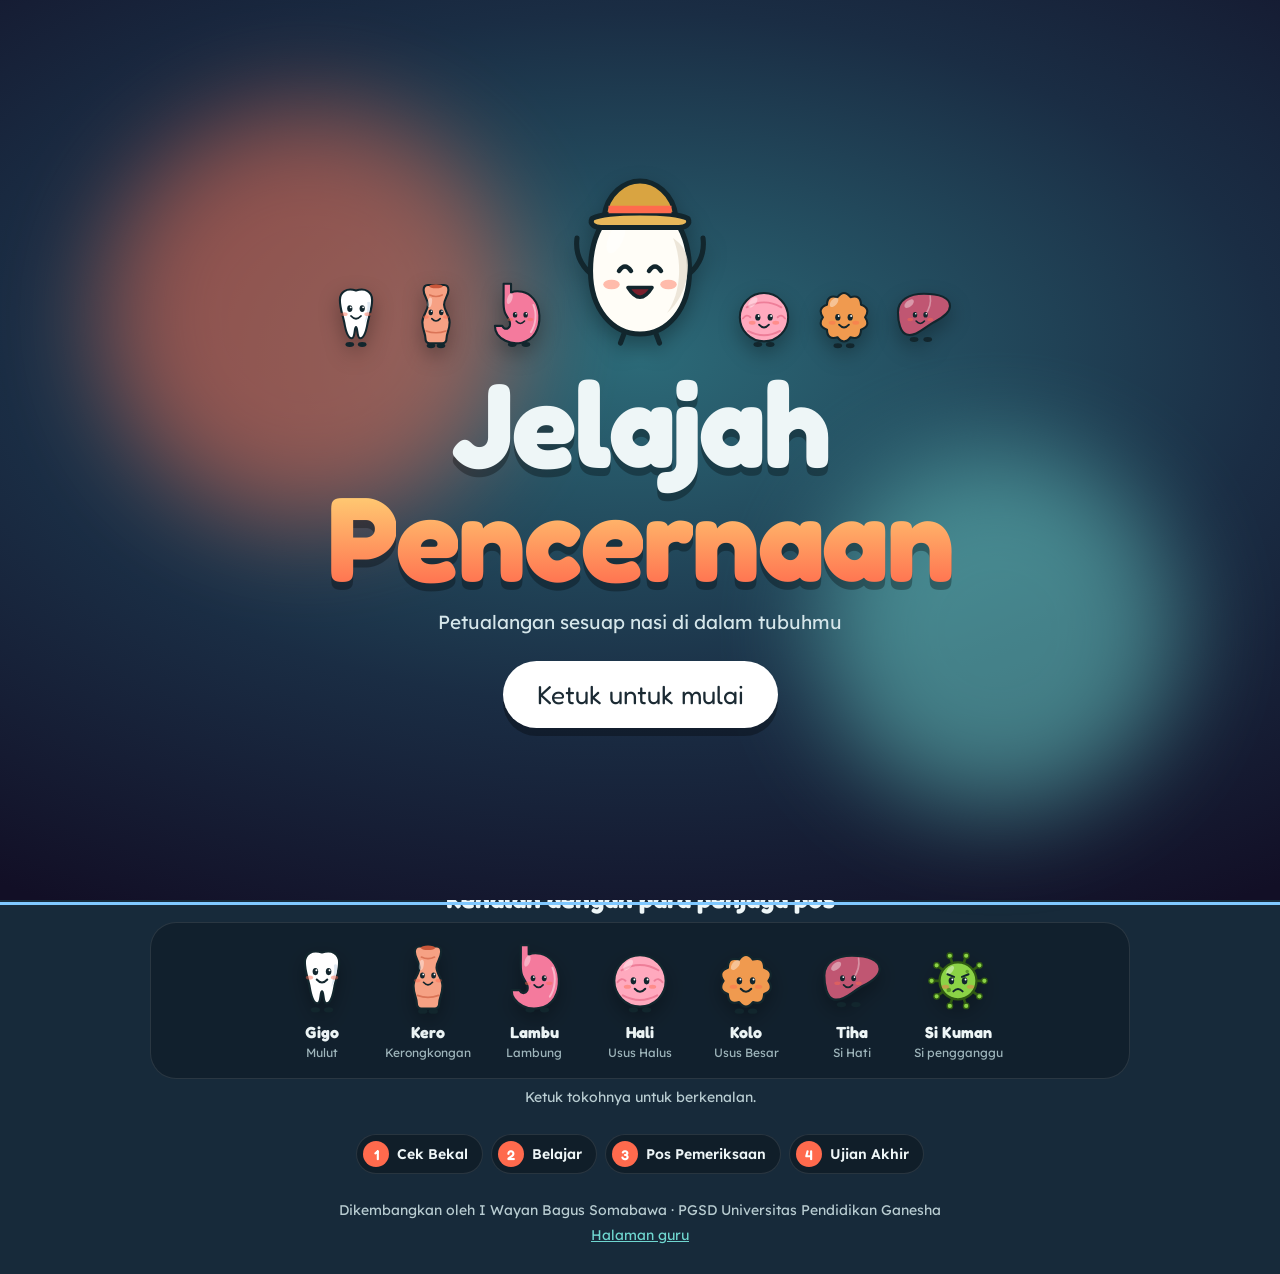
==== commit 83e8cd95: "Kamus Pencernaan, mode tanpa internet, dan pemasangan sebagai aplikasi" ====
--- a/index.html
+++ b/index.html
@@ -6,6 +6,8 @@
 <title>Jelajah Pencernaan · IPAS Kelas 5 SD</title>
 <meta name="description" content="Media pembelajaran 3D dan asesmen digital sistem pencernaan manusia untuk IPAS kelas 5 SD.">
 <link rel="icon" href="data:image/svg+xml,%3Csvg xmlns='http://www.w3.org/2000/svg' viewBox='0 0 64 64'%3E%3Crect width='64' height='64' rx='16' fill='%23ff6a4d'/%3E%3Cpath d='M32 12c13 0 19 13 19 25 0 13-9 21-19 21s-19-8-19-21c0-12 6-25 19-25z' fill='%23fffdf7' stroke='%2312262d' stroke-width='3'/%3E%3Ccircle cx='25' cy='36' r='3' fill='%2312262d'/%3E%3Ccircle cx='39' cy='36' r='3' fill='%2312262d'/%3E%3Cpath d='M26 44q6 6 12 0' fill='none' stroke='%2312262d' stroke-width='3' stroke-linecap='round'/%3E%3C/svg%3E">
+<link rel="manifest" href="manifest.webmanifest">
+<link rel="apple-touch-icon" href="assets/ikon-192.png">
 <meta name="theme-color" content="#1f333b">
 <link rel="preconnect" href="https://fonts.gstatic.com" crossorigin>
 <link rel="stylesheet" href="https://fonts.googleapis.com/css2?family=Fredoka:wght@600;700&family=Lexend:wght@400;600&display=swap">
@@ -13,6 +15,7 @@
 </head>
 <body>
 <div id="app"></div>
+<script src="assets/pandu.js"></script>
 <script src="assets/inti.js"></script>
 <script src="assets/tokoh.js"></script>
 <script src="assets/soal.js"></script>
--- a/assets/tema.css
+++ b/assets/tema.css
@@ -169,6 +169,11 @@
 .rute .n.ok { background: var(--sun); color: #1b1410; }
 @media (max-width: 560px) { .menu .maskot .ucap { display: none; } .pintu { min-height: 0; } }
 @media print { .latar { display: none; } }
+.kamus { display: grid; gap: 12px; grid-template-columns: repeat(auto-fill, minmax(min(280px, 100%), 1fr)); }
+.kata { background: var(--panel); border: 1px solid var(--edge); border-radius: 18px; padding: 14px 16px; display: flex; flex-direction: column; gap: 8px; box-shadow: var(--shadow); }
+.alat { width: min(980px, 100%); display: flex; flex-wrap: wrap; justify-content: center; gap: 10px; }
+.alat .btn { background: rgba(0, 0, 0, 0.3); border-radius: 999px; }
+
 /* ---------- panel suara, tombol baca, toast, transisi ---------- */
 .tsuara { position: relative; gap: 4px; }
 .tsuara .eq { display: none; align-items: flex-end; gap: 2px; height: 14px; }
